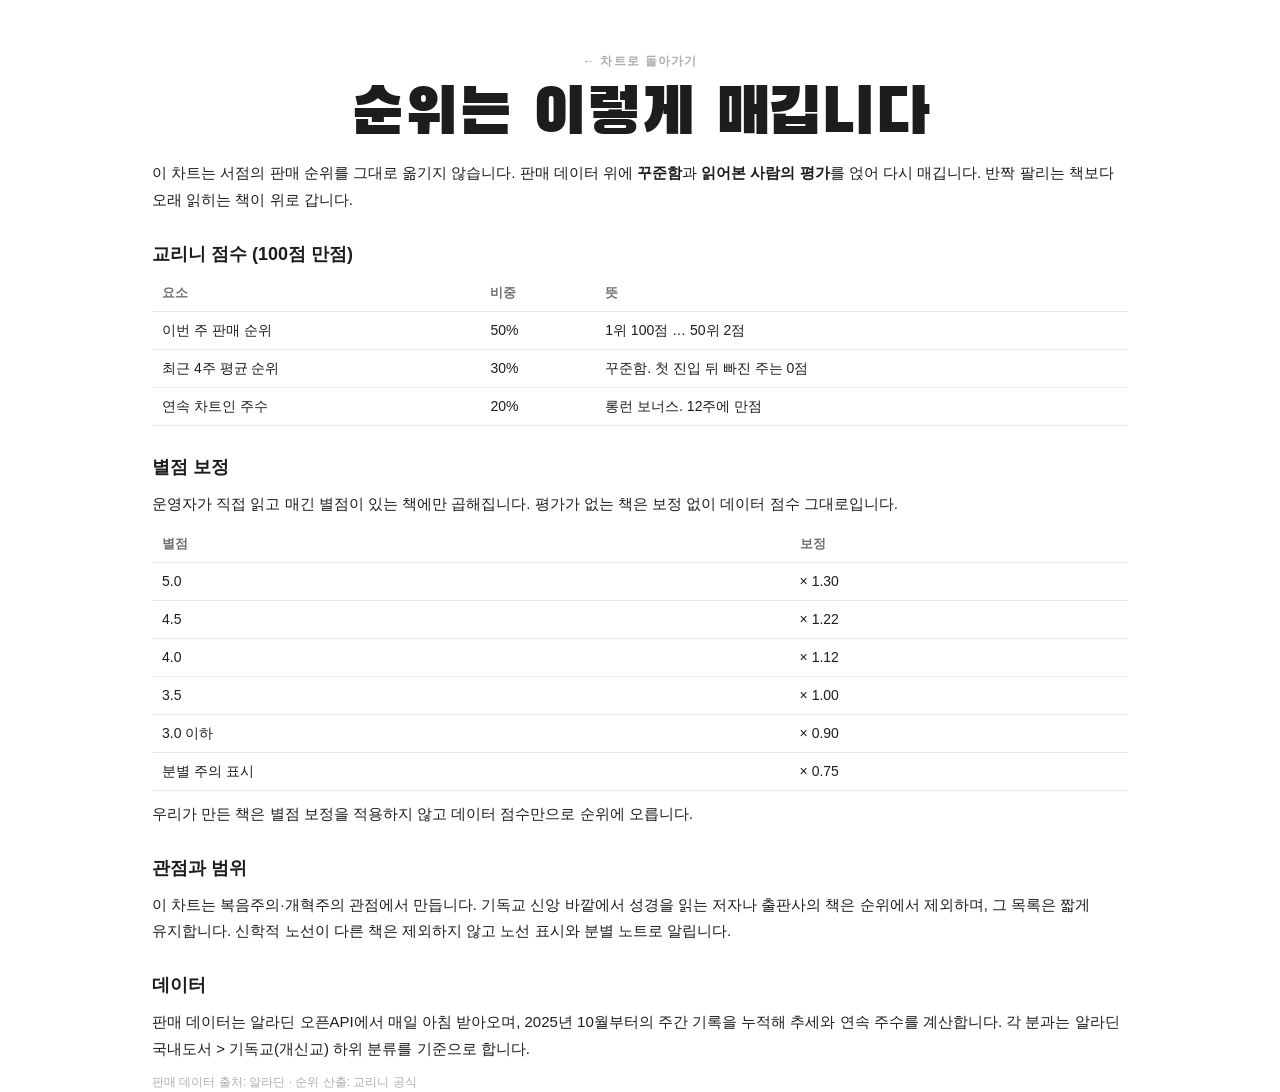
==== site/method.html @ 78075fa0 "신학책 랭킹 v1: 알라딘 집계 차트, 주제별 차트, 추천, 정적 사이트 Co-Authored-By: Claude Fable 5 <noreply@anthropic.com>" ====
<!doctype html>
<html lang="ko">
<head>
<meta charset="utf-8">
<meta name="viewport" content="width=device-width, initial-scale=1">
<title>순위 산출 방법 — 신학책 랭킹</title>
<link rel="preconnect" href="https://fonts.googleapis.com">
<link rel="preconnect" href="https://fonts.gstatic.com" crossorigin>
<link href="https://fonts.googleapis.com/css2?family=Black+Han+Sans&display=swap" rel="stylesheet">
<link rel="stylesheet" href="style.css">
</head>
<body>
<header class="site-head shell">
  <p class="overline"><a href="./" style="color:inherit;text-decoration:none">← 차트로 돌아가기</a></p>
  <div class="title-row"><h1>순위는 이렇게 매깁니다</h1></div>
</header>
<main class="shell prose">
  <p>이 차트는 서점의 판매 순위를 그대로 옮기지 않습니다. 판매 데이터 위에 <strong>꾸준함</strong>과 <strong>읽어본 사람의 평가</strong>를 얹어 다시 매깁니다. 반짝 팔리는 책보다 오래 읽히는 책이 위로 갑니다.</p>

  <h2>교리니 점수 (100점 만점)</h2>
  <table>
    <tr><th>요소</th><th>비중</th><th>뜻</th></tr>
    <tr><td>이번 주 판매 순위</td><td>50%</td><td>1위 100점 … 50위 2점</td></tr>
    <tr><td>최근 4주 평균 순위</td><td>30%</td><td>꾸준함. 첫 진입 뒤 빠진 주는 0점</td></tr>
    <tr><td>연속 차트인 주수</td><td>20%</td><td>롱런 보너스. 12주에 만점</td></tr>
  </table>

  <h2>별점 보정</h2>
  <p>운영자가 직접 읽고 매긴 별점이 있는 책에만 곱해집니다. 평가가 없는 책은 보정 없이 데이터 점수 그대로입니다.</p>
  <table>
    <tr><th>별점</th><th>보정</th></tr>
    <tr><td>5.0</td><td>× 1.30</td></tr>
    <tr><td>4.5</td><td>× 1.22</td></tr>
    <tr><td>4.0</td><td>× 1.12</td></tr>
    <tr><td>3.5</td><td>× 1.00</td></tr>
    <tr><td>3.0 이하</td><td>× 0.90</td></tr>
    <tr><td>분별 주의 표시</td><td>× 0.75</td></tr>
  </table>
  <p>우리가 만든 책은 별점 보정을 적용하지 않고 데이터 점수만으로 순위에 오릅니다.</p>

  <h2>관점과 범위</h2>
  <p>이 차트는 복음주의·개혁주의 관점에서 만듭니다. 기독교 신앙 바깥에서 성경을 읽는 저자나 출판사의 책은 순위에서 제외하며, 그 목록은 짧게 유지합니다. 신학적 노선이 다른 책은 제외하지 않고 노선 표시와 분별 노트로 알립니다.</p>

  <h2>데이터</h2>
  <p>판매 데이터는 알라딘 오픈API에서 매일 아침 받아오며, 2025년 10월부터의 주간 기록을 누적해 추세와 연속 주수를 계산합니다. 각 분과는 알라딘 국내도서 &gt; 기독교(개신교) 하위 분류를 기준으로 합니다.</p>
</main>
<footer class="shell foot"><p>판매 데이터 출처: 알라딘 · 순위 산출: 교리니 공식</p></footer>
</body>
</html>
---- site/style.css ----
:root {
  --bg: #ffffff;
  --ink: #1d1d1f;
  --ink2: #6e6e73;
  --ink3: #aeaeb2;
  --line: rgba(0, 0, 0, 0.08);
  --chipbg: #f5f5f7;
  --green: #248a3d;
  --red: #d70015;
  --blue: #0071e3;
  --star: #c97a00;
  --sec: #5856d6;
}
@media (prefers-color-scheme: dark) {
  :root {
    --bg: #000000;
    --ink: #f5f5f7;
    --ink2: #a1a1a6;
    --ink3: #6e6e73;
    --line: rgba(255, 255, 255, 0.12);
    --chipbg: #1c1c1e;
    --green: #30d158;
    --red: #ff453a;
    --blue: #409cff;
    --star: #ffb340;
  }
}
* { margin: 0; padding: 0; box-sizing: border-box; }
html { -webkit-text-size-adjust: 100%; }
body {
  background: var(--bg);
  color: var(--ink);
  font-family: -apple-system, BlinkMacSystemFont, "Apple SD Gothic Neo", "Pretendard", "Segoe UI", sans-serif;
  line-height: 1.5;
  word-break: keep-all;
}
.shell { max-width: 640px; margin: 0 auto; padding: 0 20px; }

/* 헤더 — 가운데 정렬, 굵은 디스플레이 서체 */
.site-head { padding-top: 44px; text-align: center; }
.overline { font-size: 12px; font-weight: 600; letter-spacing: 0.1em; color: var(--ink3); }
.title-row { display: flex; flex-direction: column; align-items: center; gap: 6px; margin-top: 10px; }
h1 {
  font-family: "Black Han Sans", -apple-system, BlinkMacSystemFont, "Apple SD Gothic Neo", sans-serif;
  font-size: 48px;
  font-weight: 400;
  letter-spacing: 0.01em;
  line-height: 1.1;
}
.week { font-size: 14px; color: var(--ink2); }
.pages { justify-content: center; }
.sample {
  font-size: 11px;
  font-weight: 600;
  color: var(--star);
  border: 1px solid currentColor;
  border-radius: 999px;
  padding: 2px 8px;
  align-self: center;
}
.hidden { display: none; }
.pages { display: flex; gap: 20px; margin-top: 16px; }
.pages a { font-size: 14px; font-weight: 600; color: var(--ink3); text-decoration: none; padding-bottom: 5px; border-bottom: 2px solid transparent; }
.pages a.on { color: var(--ink); border-bottom-color: var(--ink); }
.pages a:hover { color: var(--ink); }

/* 분과 내비 (가로 알약, 상단 고정) */
.tabs {
  display: flex;
  gap: 8px;
  overflow-x: auto;
  padding-top: 24px;
  padding-bottom: 16px;
  position: sticky;
  top: 0;
  z-index: 2;
  background: var(--bg);
  scrollbar-width: none;
}
.tabs::-webkit-scrollbar { display: none; }
.tab {
  flex: none;
  font-size: 13px;
  font-weight: 500;
  font-family: inherit;
  color: var(--ink);
  background: var(--chipbg);
  border: none;
  border-radius: 999px;
  padding: 7px 14px;
  cursor: pointer;
}
.tab.on { background: var(--sec); color: #fff; }

/* 점수 칩 · 메달 · 분과색 포인트 */
.pod-rank.r1 { background: #d4a017; color: #fff; }
.pod-rank.r2 { background: #8e9399; color: #fff; }
.pod-rank.r3 { background: #b5651d; color: #fff; }
.meta-line { display: flex; gap: 6px; align-items: baseline; justify-content: flex-end; margin-top: 4px; }
.meta-line .streak { margin-top: 0; }

/* 성경·주제별 내비: 그룹 → 묶음 → 책, 세 줄 */
.toc-nav { padding-top: 22px; }
.cas-row { display: flex; gap: 8px; overflow-x: auto; scrollbar-width: none; }
.cas-row::-webkit-scrollbar { display: none; }
.cas-groups { padding-bottom: 12px; }
.cas-group {
  flex: none;
  font: inherit;
  font-size: 14px;
  font-weight: 600;
  color: var(--ink);
  background: var(--chipbg);
  border: 0;
  border-radius: 999px;
  padding: 8px 16px;
  cursor: pointer;
}
.cas-group.on { background: var(--sec); color: #fff; }
.cas-parts { gap: 18px; padding-bottom: 10px; border-bottom: 1px solid var(--line); }
.cas-part {
  flex: none;
  font: inherit;
  font-size: 13px;
  font-weight: 500;
  color: var(--ink3);
  background: none;
  border: 0;
  padding: 4px 0;
  cursor: pointer;
  border-bottom: 2px solid transparent;
  margin-bottom: -11px;
}
.cas-part.on { color: var(--ink); font-weight: 600; border-bottom-color: var(--sec); }
.cas-books { padding: 12px 0 4px; }
.chip-book {
  flex: none;
  font: inherit;
  font-size: 13px;
  font-weight: 500;
  color: var(--ink);
  background: var(--chipbg);
  border: 0;
  border-radius: 8px;
  padding: 6px 11px;
  cursor: pointer;
}
.chip-book:hover { background: color-mix(in srgb, var(--sec) 14%, var(--bg)); }
.chip-book.on { background: var(--sec); color: #fff; }
.chip-book.off { color: var(--ink3); background: transparent; cursor: default; }
.cas-current { display: flex; align-items: flex-end; justify-content: space-between; gap: 12px; padding: 18px 0 6px; }
.seg { display: inline-flex; background: var(--chipbg); border-radius: 999px; padding: 3px; flex: none; }
.seg-btn {
  font: inherit;
  font-size: 12.5px;
  font-weight: 600;
  color: var(--ink2);
  background: transparent;
  border: 0;
  border-radius: 999px;
  padding: 5px 12px;
  cursor: pointer;
}
.seg-btn.on { background: var(--bg); color: var(--ink); box-shadow: 0 1px 2px rgba(0, 0, 0, 0.1); }
.cas-crumb { font-size: 12px; font-weight: 600; letter-spacing: 0.04em; color: var(--ink3); }
.cas-title { font-size: 24px; font-weight: 700; letter-spacing: -0.01em; margin-top: 2px; }

/* 책 표지 — 실물 책처럼 (그림자 + 책등 음영) */
.bk {
  position: relative;
  display: block;
  flex: none;
  border-radius: 3px;
  overflow: hidden;
  background: var(--chipbg);
  box-shadow: 0 1px 2px rgba(0, 0, 0, 0.14), 0 10px 24px rgba(0, 0, 0, 0.16);
}
.bk img { display: block; width: 100%; height: 100%; object-fit: cover; }
.bk::after {
  content: "";
  position: absolute;
  inset: 0;
  border-radius: inherit;
  pointer-events: none;
  background: linear-gradient(90deg, rgba(0, 0, 0, 0.25) 0, rgba(255, 255, 255, 0.2) 1.5%, rgba(0, 0, 0, 0.1) 4%, rgba(0, 0, 0, 0) 9%);
}
.bk.ph { display: flex; align-items: center; justify-content: center; font-weight: 600; color: var(--ink3); font-size: 18px; }
.bk.sm { width: 44px; height: 62px; box-shadow: 0 1px 2px rgba(0, 0, 0, 0.12), 0 4px 10px rgba(0, 0, 0, 0.12); }
.bk.ft-bk { width: 56px; height: 80px; }
.bk.ft-md { width: 64px; height: 92px; }
.bk.xl { width: 120px; height: 180px; border-radius: 4px; }
.bk.pod { width: 100%; height: auto; aspect-ratio: 2 / 3; border-radius: 4px; }

/* 추천 칸: 신간 추천(히어로) + 스테디 추천(작은 카드) */
.featured { display: grid; grid-template-columns: 1fr; gap: 12px; padding: 0 0 22px; }
.ft {
  display: flex;
  gap: 12px;
  align-items: flex-start;
  background: var(--chipbg);
  border-radius: 14px;
  padding: 14px;
  text-decoration: none;
  color: inherit;
}
.ft-big {
  align-items: center;
  gap: 18px;
  padding: 20px;
  border-radius: 18px;
  background: color-mix(in srgb, var(--accent, var(--chipbg)) 14%, var(--bg));
}
.ft-small { align-items: center; }
.ft-quiet {
  align-items: center;
  gap: 16px;
  padding: 14px 18px;
  border-radius: 14px;
  background: var(--chipbg);
}
.ft-quiet .ft-label { font-size: 11px; color: var(--ink3); }
.ft-quiet .ft-title { font-size: 17px; font-weight: 700; margin-top: 3px; line-height: 1.3; }
.ft-quiet .ft-by { font-size: 12.5px; margin-top: 2px; }
.ft-quiet .ft-blurb { font-size: 13px; margin-top: 5px; -webkit-line-clamp: 1; }
.ft-quiet .ft-cta { margin-top: 6px; }
.ft-body { min-width: 0; }
.ft-label { display: flex; align-items: center; gap: 6px; font-size: 11px; font-weight: 600; letter-spacing: 0.06em; color: var(--ink3); }
.ft-big .ft-label { font-size: 12px; color: var(--ink2); }
.ft-own {
  font-size: 10.5px;
  font-weight: 600;
  letter-spacing: 0;
  color: var(--ink2);
  background: var(--bg);
  border: 1px solid var(--line);
  border-radius: 999px;
  padding: 1px 7px;
}
.ft-title { font-size: 15px; font-weight: 600; margin-top: 4px; line-height: 1.35; }
.ft-big .ft-title { font-size: 21px; font-weight: 700; letter-spacing: -0.01em; line-height: 1.25; margin-top: 8px; }
.ft-by { font-size: 12px; color: var(--ink2); margin-top: 2px; }
.ft-big .ft-by { font-size: 13px; margin-top: 4px; }
.ft-blurb {
  display: -webkit-box;
  -webkit-line-clamp: 2;
  -webkit-box-orient: vertical;
  overflow: hidden;
  margin-top: 6px;
  font-size: 12.5px;
  line-height: 1.5;
  color: var(--ink2);
}
.ft-big .ft-blurb { font-size: 14px; -webkit-line-clamp: 3; margin-top: 8px; line-height: 1.6; }
.ft-cta { display: inline-block; margin-top: 8px; font-size: 12px; font-weight: 600; color: var(--blue); }
.btn {
  display: inline-block;
  margin-top: 14px;
  padding: 8px 16px;
  border-radius: 999px;
  background: var(--sec);
  color: #fff;
  font-size: 13px;
  font-weight: 600;
}

/* 1~3위 포디움 */
.podium {
  display: grid;
  grid-template-columns: repeat(3, 1fr);
  gap: 14px;
  padding: 18px 14px 20px;
  margin-bottom: 6px;
  border-radius: 18px;
  background: color-mix(in srgb, var(--sec) 6%, var(--bg));
}
.pod { min-width: 0; }
.pod-head { display: flex; align-items: center; gap: 8px; margin-bottom: 10px; }
.pod-head .meta { margin-left: auto; }
.pod-rank {
  display: inline-flex;
  align-items: center;
  justify-content: center;
  width: 22px;
  height: 22px;
  border-radius: 50%;
  background: var(--ink);
  color: var(--bg);
  font-size: 12px;
  font-weight: 700;
}
.pod-title {
  display: -webkit-box;
  -webkit-line-clamp: 2;
  -webkit-box-orient: vertical;
  overflow: hidden;
  margin-top: 14px;
  font-size: 14.5px;
  font-weight: 600;
  line-height: 1.35;
  color: var(--ink);
  text-decoration: none;
}
.pod-title:hover { text-decoration: underline; }
.pod-by { font-size: 12px; color: var(--ink2); margin-top: 3px; white-space: nowrap; overflow: hidden; text-overflow: ellipsis; }
.pod-strip { display: flex; align-items: center; gap: 6px; flex-wrap: wrap; margin-top: 8px; font-size: 12px; font-weight: 500; color: var(--ink); }
.pod-quote {
  display: -webkit-box;
  -webkit-line-clamp: 2;
  -webkit-box-orient: vertical;
  overflow: hidden;
  margin-top: 6px;
  font-size: 12.5px;
  line-height: 1.5;
  color: var(--ink2);
}
.buy { display: inline-block; margin-top: 10px; font-size: 12.5px; font-weight: 600; color: var(--sec); text-decoration: none; }
.buy:hover { text-decoration: underline; }

/* 4위 이하 목록 */
.list { list-style: none; }
.row { padding: 14px 0; border-bottom: 1px solid var(--line); }
.row-top { display: grid; grid-template-columns: 30px 44px 1fr auto; gap: 14px; align-items: center; }
.rank { font-size: 17px; font-weight: 700; font-variant-numeric: tabular-nums; color: var(--sec); text-align: center; }
.info { min-width: 0; }
.title {
  font-size: 15px;
  font-weight: 600;
  color: var(--ink);
  text-decoration: none;
  display: block;
  white-space: nowrap;
  overflow: hidden;
  text-overflow: ellipsis;
}
.title:hover { text-decoration: underline; }
.byline { font-size: 12.5px; color: var(--ink2); margin-top: 2px; white-space: nowrap; overflow: hidden; text-overflow: ellipsis; }
.meta { text-align: right; }
.d { font-size: 12px; font-weight: 600; font-variant-numeric: tabular-nums; }
.d.up { color: var(--green); }
.d.down { color: var(--red); }
.d.same { color: var(--ink3); }
.d.new { color: var(--blue); letter-spacing: 0.03em; }
.streak { font-size: 11px; color: var(--ink3); margin-top: 2px; }

/* 큐레이션 블록 */
.cur {
  margin-top: 10px;
  margin-left: 44px;
  background: color-mix(in srgb, var(--sec) 5%, var(--bg));
  border-left: 3px solid var(--sec);
  border-radius: 0 10px 10px 0;
  padding: 12px 14px;
}
.cur-strip { display: flex; align-items: center; gap: 8px; flex-wrap: wrap; font-size: 13px; color: var(--ink); font-weight: 500; }
.cur-strip .sep, .pod-strip .sep { color: var(--ink3); font-weight: 400; }
.star { color: var(--star); }
.dots { display: inline-flex; gap: 3px; margin-right: 5px; vertical-align: 1px; }
.dot { width: 5px; height: 5px; border-radius: 50%; background: var(--ink3); opacity: 0.35; }
.dot.on { background: var(--sec); opacity: 1; }
.quote { font-size: 13.5px; color: var(--ink2); margin-top: 8px; line-height: 1.6; }
.badges { display: flex; gap: 6px; margin-top: 10px; flex-wrap: wrap; }
.badge {
  font-size: 11.5px;
  font-weight: 600;
  color: var(--sec);
  background: color-mix(in srgb, var(--sec) 11%, var(--bg));
  border-radius: 999px;
  padding: 3px 9px;
}
/* 추천자 */
.recs { display: flex; gap: 6px; flex-wrap: wrap; margin-top: 5px; }
.rec {
  font-size: 11.5px;
  font-weight: 600;
  color: var(--sec);
  background: color-mix(in srgb, var(--sec) 11%, var(--bg));
  border-radius: 999px;
  padding: 2px 8px;
}
.pod .recs { justify-content: center; }
.rec-count { font-size: 12px; font-weight: 600; color: var(--sec); }
.rec-head { display: flex; align-items: center; gap: 10px; flex-wrap: wrap; padding: 0 0 20px; font-size: 13px; color: var(--ink2); }
.rec-head-label { font-size: 12px; font-weight: 700; letter-spacing: 0.04em; color: var(--ink3); }
.rec-person { font-weight: 600; color: var(--ink); background: var(--chipbg); border-radius: 999px; padding: 6px 13px; }
.rec-person small { font-weight: 500; color: var(--ink2); margin-left: 6px; font-size: 12px; }
.rec-more { font-size: 12.5px; color: var(--ink3); }
.rec-block { margin-bottom: 12px; }
.rec-item { padding: 8px 0; border-bottom: 1px dashed var(--line); }
.rec-who { font-size: 12.5px; font-weight: 700; color: var(--sec); }
.rec-top { font-size: 11px; font-weight: 600; color: var(--ink2); background: var(--chipbg); border-radius: 999px; padding: 1px 7px; margin-left: 4px; }
.rec-reason { font-size: 13.5px; color: var(--ink); margin-top: 4px; line-height: 1.6; }

/* 펼침 상세 */
.row-top { cursor: pointer; }
.chev { display: block; font-size: 11px; color: var(--ink3); margin-top: 2px; transition: transform 0.15s; }
.row.open .chev { transform: rotate(180deg); }
.row-detail { display: none; padding: 12px 0 4px; }
.row.open .row-detail { display: block; }
.row-star { font-size: 12px; font-weight: 600; color: var(--ink2); margin-top: 3px; }
.row .cur { margin-left: 0; margin-top: 0; border-radius: 0 10px 0 0; }
.detail-rest {
  background: color-mix(in srgb, var(--sec) 5%, var(--bg));
  border-left: 3px solid var(--sec);
  border-radius: 0 0 10px 0;
  padding: 12px 14px 14px;
  margin-top: -2px;
}
.detail-rest::before { content: ""; display: block; height: 1px; background: var(--line); margin-bottom: 12px; }
.detail-sub { font-size: 13px; font-weight: 600; color: var(--ink); margin-bottom: 6px; }
.desc { font-size: 13.5px; line-height: 1.75; color: var(--ink2); }
.desc.muted { color: var(--ink3); }
.detail-meta { font-size: 12px; color: var(--ink3); margin-top: 8px; }
.pod { cursor: pointer; }
.pod.on .pod-title { color: var(--sec); }
.pod-detail {
  margin: 4px 0 16px;
  padding: 18px 20px;
  border-radius: 14px;
  background: color-mix(in srgb, var(--sec) 6%, var(--bg));
}
.detail-title { font-size: 15px; font-weight: 700; margin-bottom: 8px; }

.foot { padding: 28px 0 48px; }
.foot p { font-size: 12px; color: var(--ink3); line-height: 1.7; }
.foot a { color: var(--ink2); }

/* 방법론 페이지 */
.prose { padding-top: 24px; }
.prose p { font-size: 15px; line-height: 1.75; color: var(--ink); margin: 10px 0; }
.prose h2 { font-size: 18px; font-weight: 700; margin: 28px 0 8px; }
.prose table { width: 100%; border-collapse: collapse; margin: 8px 0 4px; font-size: 14px; }
.prose th, .prose td { text-align: left; padding: 8px 10px; border-bottom: 1px solid var(--line); }
.prose th { font-weight: 600; color: var(--ink2); font-size: 12.5px; }

@media (max-width: 440px) {
  .podium { gap: 10px; }
  .pod-title { font-size: 13px; }
}

/* 데스크톱: 한 줄로 위에서 아래로, 폭만 넓게 */
@media (min-width: 760px) {
  .shell { max-width: 1040px; padding: 0 32px; }
  .site-head { padding-top: 52px; }
  h1 { font-size: 64px; }
  .tabs { padding-top: 28px; padding-bottom: 20px; gap: 10px; }
  .tab { font-size: 14px; padding: 8px 16px; }
  .toc-nav { padding-top: 28px; }
  .cas-books { flex-wrap: wrap; }
  .cas-title { font-size: 28px; }
  .featured { padding-bottom: 26px; }
  .ft-quiet { padding: 16px 22px; gap: 20px; }
  .bk.ft-md { width: 76px; height: 110px; }
  .ft-quiet .ft-title { font-size: 19px; }
  .ft-quiet .ft-blurb { font-size: 13.5px; -webkit-line-clamp: 2; }
  .podium { gap: 28px; padding: 10px 0 30px; }
  .pod { text-align: center; }
  .pod-head { justify-content: center; align-items: center; gap: 8px; margin-bottom: 14px; }
  .pod .meta { display: flex; align-items: baseline; gap: 6px; text-align: left; }
  .pod .streak { margin-top: 0; }
  .bk.pod { max-width: 200px; margin: 0 auto; }
  .pod-strip { justify-content: center; }
}
@media (min-width: 1080px) {
  .bk.pod { max-width: 220px; }
  .list { column-count: 2; column-gap: 48px; }
  .row { break-inside: avoid; }
  .row-detail { padding-left: 102px; }
}
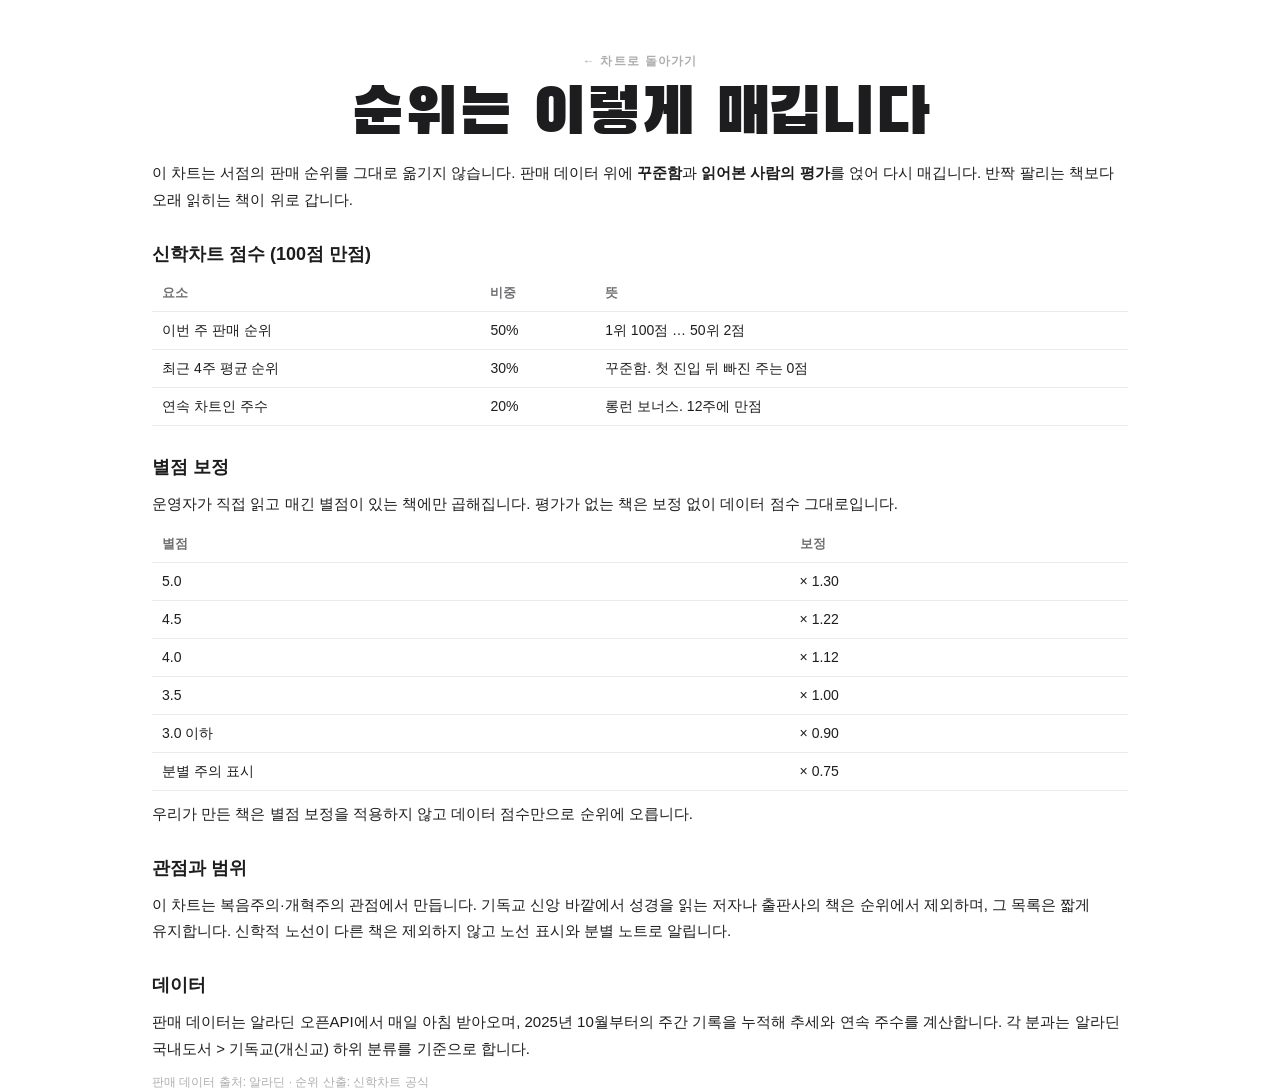
==== commit 8faf6cd6: "이름 확정: 신학차트 (저장소 theochart) Co-Authored-By: Claude Fable 5 <noreply@anthropic.com>" ====
--- a/site/method.html
+++ b/site/method.html
@@ -3,7 +3,7 @@
 <head>
 <meta charset="utf-8">
 <meta name="viewport" content="width=device-width, initial-scale=1">
-<title>순위 산출 방법 — 신학책 랭킹</title>
+<title>순위 산출 방법 — 신학차트</title>
 <link rel="preconnect" href="https://fonts.googleapis.com">
 <link rel="preconnect" href="https://fonts.gstatic.com" crossorigin>
 <link href="https://fonts.googleapis.com/css2?family=Black+Han+Sans&display=swap" rel="stylesheet">
@@ -17,7 +17,7 @@
 <main class="shell prose">
   <p>이 차트는 서점의 판매 순위를 그대로 옮기지 않습니다. 판매 데이터 위에 <strong>꾸준함</strong>과 <strong>읽어본 사람의 평가</strong>를 얹어 다시 매깁니다. 반짝 팔리는 책보다 오래 읽히는 책이 위로 갑니다.</p>
 
-  <h2>교리니 점수 (100점 만점)</h2>
+  <h2>신학차트 점수 (100점 만점)</h2>
   <table>
     <tr><th>요소</th><th>비중</th><th>뜻</th></tr>
     <tr><td>이번 주 판매 순위</td><td>50%</td><td>1위 100점 … 50위 2점</td></tr>
@@ -44,6 +44,6 @@
   <h2>데이터</h2>
   <p>판매 데이터는 알라딘 오픈API에서 매일 아침 받아오며, 2025년 10월부터의 주간 기록을 누적해 추세와 연속 주수를 계산합니다. 각 분과는 알라딘 국내도서 &gt; 기독교(개신교) 하위 분류를 기준으로 합니다.</p>
 </main>
-<footer class="shell foot"><p>판매 데이터 출처: 알라딘 · 순위 산출: 교리니 공식</p></footer>
+<footer class="shell foot"><p>판매 데이터 출처: 알라딘 · 순위 산출: 신학차트 공식</p></footer>
 </body>
 </html>
